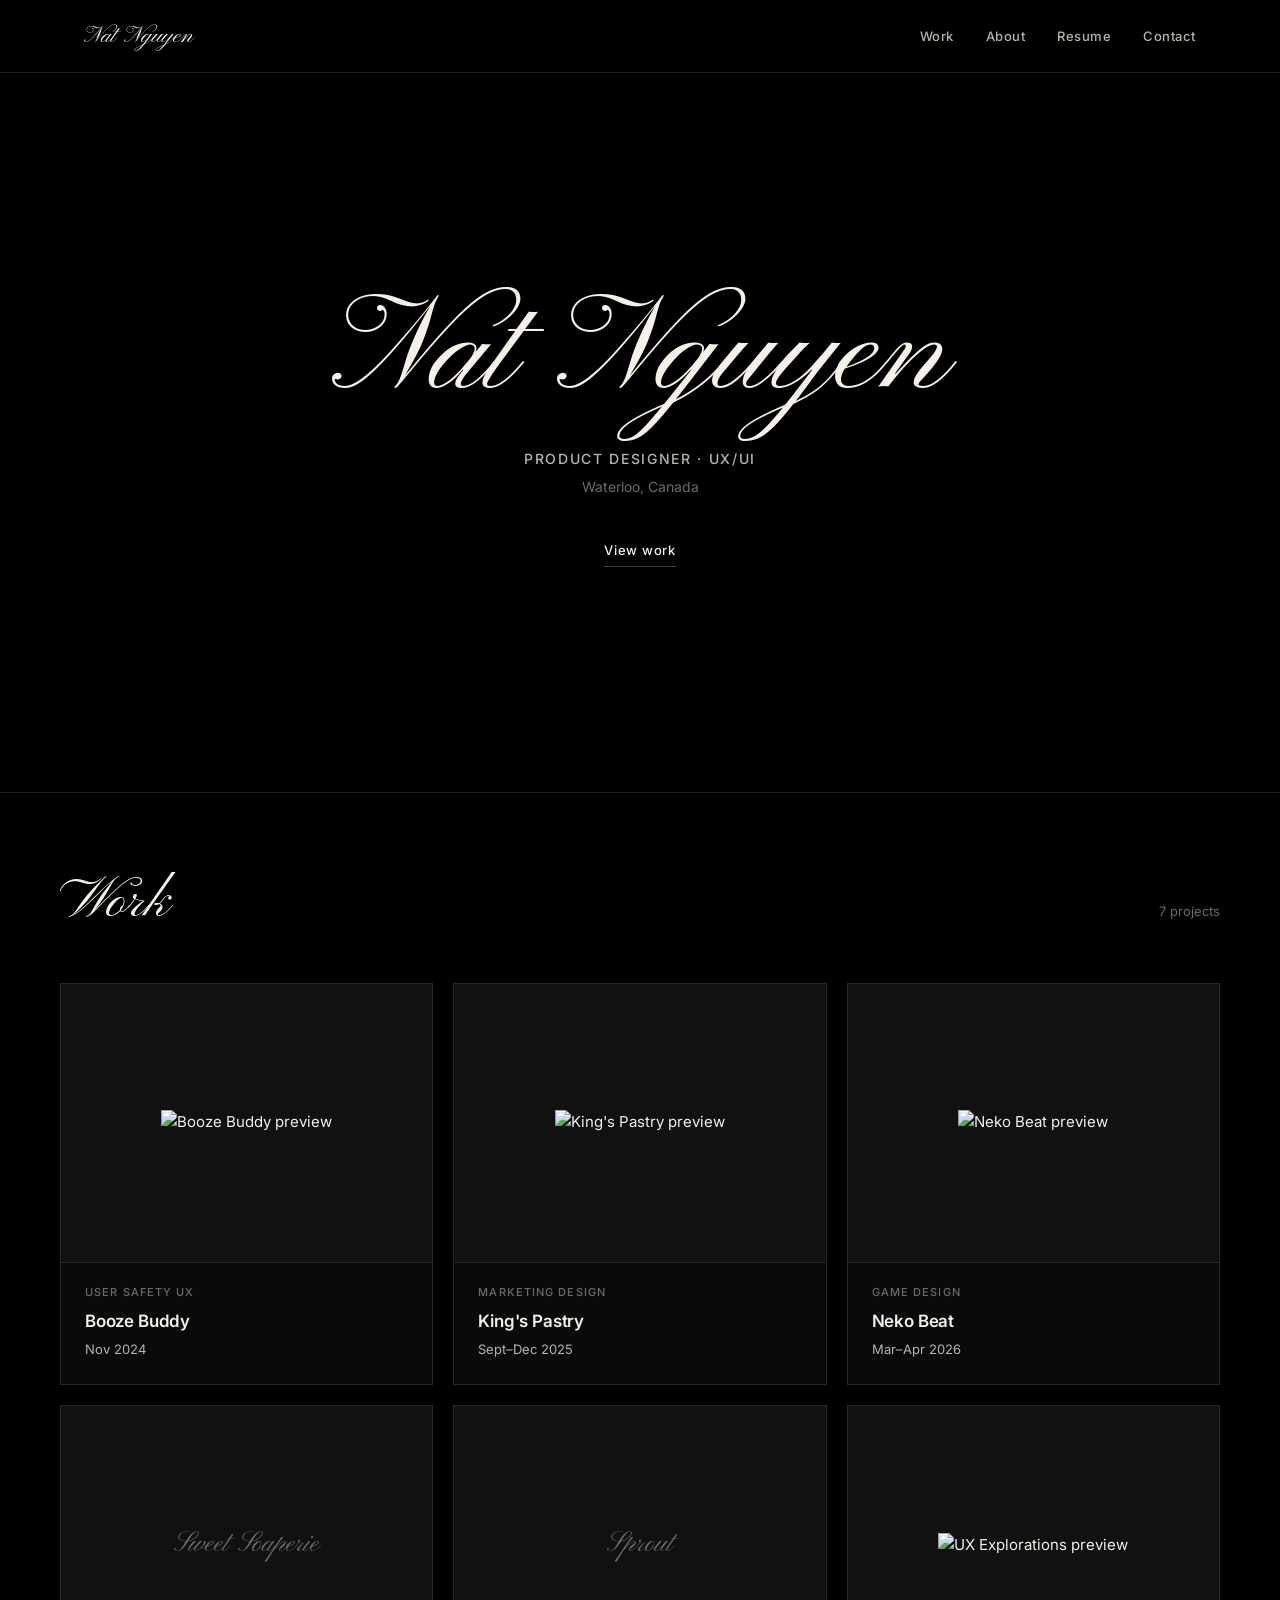
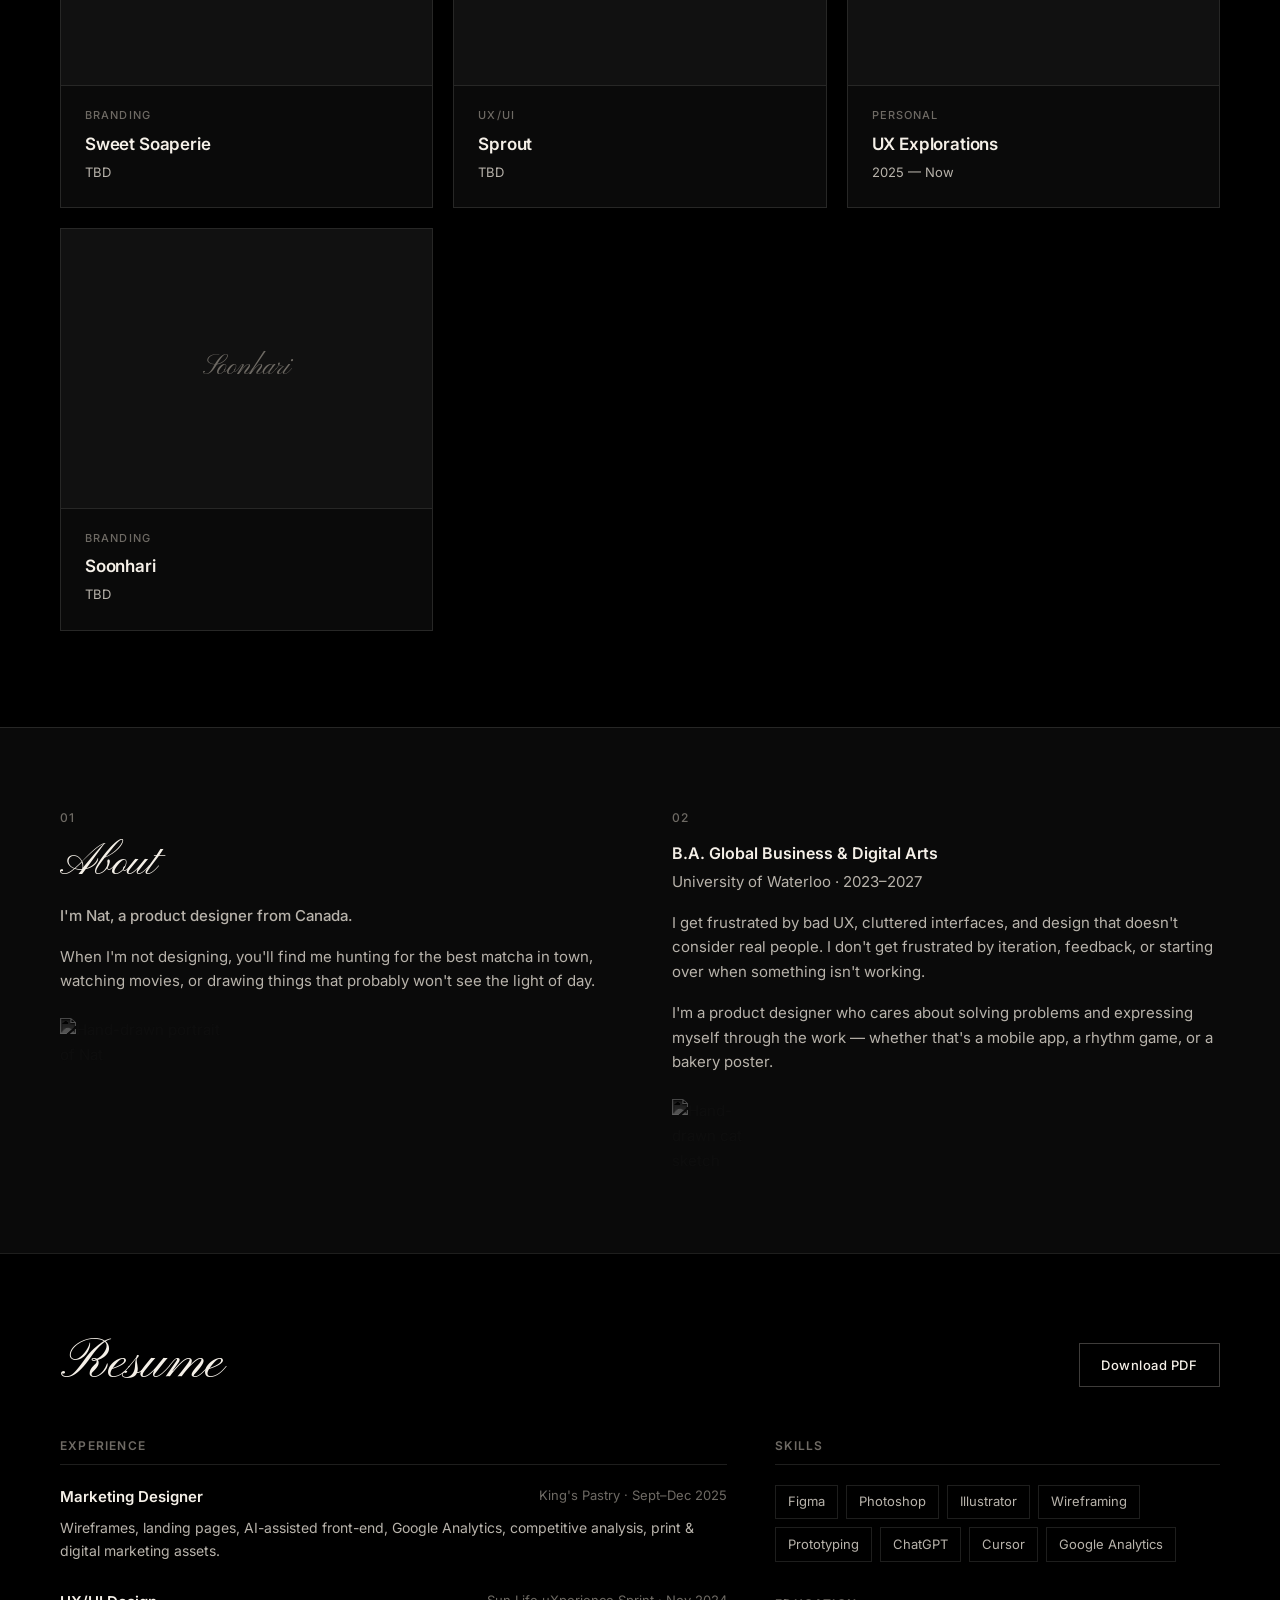
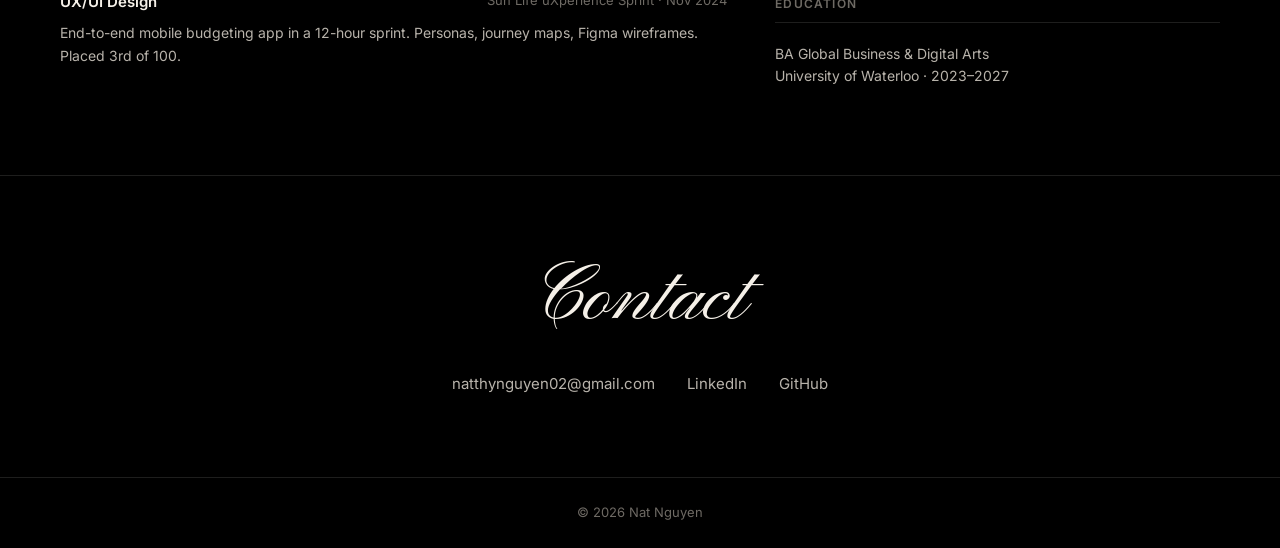
==== index.html @ c09b6122 "Implement initial project structure and setup" ====
<!DOCTYPE html>
<html lang="en">
<head>
  <meta charset="UTF-8">
  <meta name="viewport" content="width=device-width, initial-scale=1.0">
  <meta name="description" content="Nat Nguyen — Product designer and UX/UI designer based in Waterloo, Canada.">
  <title>Nat Nguyen</title>
  <link rel="preconnect" href="https://fonts.googleapis.com">
  <link rel="preconnect" href="https://fonts.gstatic.com" crossorigin>
  <link href="https://fonts.googleapis.com/css2?family=Inter:wght@300;400;500;600&family=Pinyon+Script&display=swap" rel="stylesheet">
  <link rel="stylesheet" href="css/styles.css">
</head>
<body>
  <a href="#main" class="skip-link">Skip to content</a>

  <header class="site-header">
    <nav class="nav" aria-label="Main navigation">
      <a href="index.html" class="nav-logo script">Nat Nguyen</a>
      <button class="nav-toggle" aria-label="Open menu" aria-expanded="false">
        <span></span><span></span>
      </button>
      <ul class="nav-links">
        <li><a href="#work">Work</a></li>
        <li><a href="#about">About</a></li>
        <li><a href="#resume">Resume</a></li>
        <li><a href="#contact">Contact</a></li>
      </ul>
    </nav>
  </header>

  <main id="main">
    <section class="hero">
      <div class="hero-inner">
        <h1 class="hero-name script">Nat Nguyen</h1>
        <p class="hero-role">Product Designer · UX/UI</p>
        <p class="hero-location">Waterloo, Canada</p>
        <a href="#work" class="hero-cta">View work</a>
      </div>
    </section>

    <section class="work" id="work">
      <div class="work-header">
        <h2 class="script">Work</h2>
        <p id="project-count">7 projects</p>
      </div>
      <div class="project-grid" id="project-grid" role="list"></div>
    </section>

    <section class="about" id="about">
      <div class="about-grid">
        <div class="about-block">
          <span class="about-index">01</span>
          <h2 class="script">About</h2>
          <p class="about-lead">I'm Nat, a product designer from Canada.</p>
          <p>When I'm not designing, you'll find me hunting for the best matcha in town, watching movies, or drawing things that probably won't see the light of day.</p>
          <img src="assets/images/about-portrait.png" alt="Hand-drawn portrait of Nat" class="about-sketch" loading="lazy">
        </div>
        <div class="about-block">
          <span class="about-index">02</span>
          <h3>B.A. Global Business &amp; Digital Arts</h3>
          <p class="about-school">University of Waterloo · 2023–2027</p>
          <p>I get frustrated by bad UX, cluttered interfaces, and design that doesn't consider real people. I don't get frustrated by iteration, feedback, or starting over when something isn't working.</p>
          <p>I'm a product designer who cares about solving problems and expressing myself through the work — whether that's a mobile app, a rhythm game, or a bakery poster.</p>
          <img src="assets/images/about-cat.png" alt="Hand-drawn cat sketch" class="about-sketch about-sketch--small" loading="lazy">
        </div>
      </div>
    </section>

    <section class="resume" id="resume">
      <div class="resume-inner">
        <div class="resume-header">
          <h2 class="script">Resume</h2>
          <a href="assets/Nat-Nguyen-Resume-2026.pdf" class="btn" download>Download PDF</a>
        </div>
        <div class="resume-grid">
          <div class="resume-col">
            <h3>Experience</h3>
            <article class="resume-item">
              <div class="resume-item-head">
                <strong>Marketing Designer</strong>
                <span>King's Pastry · Sept–Dec 2025</span>
              </div>
              <p>Wireframes, landing pages, AI-assisted front-end, Google Analytics, competitive analysis, print &amp; digital marketing assets.</p>
            </article>
            <article class="resume-item">
              <div class="resume-item-head">
                <strong>UX/UI Design</strong>
                <span>Sun Life uXperience Sprint · Nov 2024</span>
              </div>
              <p>End-to-end mobile budgeting app in a 12-hour sprint. Personas, journey maps, Figma wireframes. Placed 3rd of 100.</p>
            </article>
          </div>
          <div class="resume-col">
            <h3>Skills</h3>
            <ul class="skill-tags">
              <li>Figma</li>
              <li>Photoshop</li>
              <li>Illustrator</li>
              <li>Wireframing</li>
              <li>Prototyping</li>
              <li>ChatGPT</li>
              <li>Cursor</li>
              <li>Google Analytics</li>
            </ul>
            <h3 class="resume-sub">Education</h3>
            <p class="resume-edu">BA Global Business &amp; Digital Arts<br>University of Waterloo · 2023–2027</p>
          </div>
        </div>
      </div>
    </section>

    <section class="contact" id="contact">
      <h2 class="script">Contact</h2>
      <div class="contact-links">
        <a href="mailto:natthynguyen02@gmail.com">natthynguyen02@gmail.com</a>
        <a href="https://linkedin.com/in/nat-nguyen" target="_blank" rel="noopener noreferrer">LinkedIn</a>
        <a href="https://github.com/natnguyen-bit" target="_blank" rel="noopener noreferrer">GitHub</a>
      </div>
    </section>
  </main>

  <footer class="site-footer">
    <p>&copy; <span id="year"></span> Nat Nguyen</p>
  </footer>

  <script src="js/main.js"></script>
</body>
</html>
---- css/styles.css ----
/* ── Minimal · black · cream ─────────────────────────────────── */
:root {
  --black: #000000;
  --black-soft: #0a0a0a;
  --black-card: #111111;
  --cream: #f5f0e8;
  --cream-muted: #b8b3ab;
  --cream-dim: #6e6a64;
  --border: rgba(245, 240, 232, 0.12);
  --border-strong: rgba(245, 240, 232, 0.25);
  --font-script: "Pinyon Script", cursive;
  --font-sans: "Inter", system-ui, sans-serif;
  --max: 1160px;
  --nav-h: 72px;
  --ease: 0.25s ease;
}

*, *::before, *::after { box-sizing: border-box; margin: 0; padding: 0; }
html { scroll-behavior: smooth; -webkit-font-smoothing: antialiased; }

body {
  font-family: var(--font-sans);
  font-size: 0.9375rem;
  line-height: 1.65;
  color: var(--cream);
  background: var(--black);
}

img { max-width: 100%; height: auto; display: block; }
a { color: inherit; text-decoration: none; }
ul, ol { list-style: none; }

.script {
  font-family: var(--font-script);
  font-weight: 400;
  line-height: 1.1;
}

.skip-link {
  position: absolute; top: -100%; left: 1rem;
  padding: 0.5rem 1rem; background: var(--cream); color: var(--black);
  z-index: 1000;
}
.skip-link:focus { top: 1rem; }

/* Nav */
.site-header {
  position: fixed; top: 0; left: 0; right: 0; z-index: 100;
  background: rgba(0, 0, 0, 0.92);
  border-bottom: 1px solid var(--border);
}

.nav {
  display: flex; align-items: center; justify-content: space-between;
  max-width: var(--max); margin: 0 auto;
  padding: 0 1.5rem; height: var(--nav-h);
}

.nav-logo.script { font-size: 1.5rem; color: var(--cream); }
.nav-links { display: flex; gap: 2rem; }

.nav-links a {
  font-size: 0.8125rem; font-weight: 500;
  letter-spacing: 0.04em; color: var(--cream-muted);
  transition: color var(--ease);
}
.nav-links a:hover { color: var(--cream); }

.nav-toggle {
  display: none; flex-direction: column; gap: 6px;
  background: none; border: none; cursor: pointer; padding: 4px;
}
.nav-toggle span { display: block; width: 22px; height: 1px; background: var(--cream); }

/* Hero */
.hero {
  min-height: 88vh;
  display: flex; align-items: center; justify-content: center;
  text-align: center;
  padding: calc(var(--nav-h) + 3rem) 1.5rem 4rem;
}

.hero-name {
  font-size: clamp(4.5rem, 14vw, 8.5rem);
  color: var(--cream);
  margin-bottom: 1rem;
}

.hero-role {
  font-size: 0.875rem; font-weight: 500;
  letter-spacing: 0.12em; text-transform: uppercase;
  color: var(--cream-muted); margin-bottom: 0.35rem;
}

.hero-location { font-size: 0.875rem; color: var(--cream-dim); margin-bottom: 2.5rem; }

.hero-cta {
  display: inline-block;
  font-size: 0.8125rem; font-weight: 500;
  letter-spacing: 0.06em; color: var(--cream);
  border-bottom: 1px solid var(--border-strong);
  padding-bottom: 0.25rem;
  transition: border-color var(--ease);
}
.hero-cta:hover { border-color: var(--cream); }

/* Work */
.work {
  padding: 5rem 1.5rem 6rem;
  border-top: 1px solid var(--border);
}

.work-header {
  max-width: var(--max); margin: 0 auto 3rem;
  display: flex; justify-content: space-between; align-items: baseline;
}

.work-header h2 { font-size: clamp(2.5rem, 5vw, 3.5rem); color: var(--cream); }
.work-header p { font-size: 0.8125rem; color: var(--cream-dim); }

.project-grid {
  max-width: var(--max); margin: 0 auto;
  display: grid; grid-template-columns: repeat(3, 1fr); gap: 1.25rem;
}

.project-card {
  border: 1px solid var(--border);
  background: var(--black-soft);
  transition: border-color var(--ease);
}
.project-card:hover { border-color: var(--border-strong); }

.project-card-link { display: flex; flex-direction: column; height: 100%; }

.project-card-media {
  aspect-ratio: 4 / 3;
  display: flex; align-items: center; justify-content: center;
  padding: 1.5rem; background: var(--black-card); overflow: hidden;
}

.project-card-img {
  max-width: 100%; max-height: 100%;
  object-fit: contain;
  transition: transform 0.4s ease;
}
.project-card-video {
  width: 100%; height: 100%;
  object-fit: cover;
  display: block;
  transition: transform 0.4s ease;
}
.project-card:hover .project-card-img,
.project-card:hover .project-card-video { transform: scale(1.02); }

.project-card-placeholder {
  font-family: var(--font-script);
  font-size: 1.75rem; color: var(--cream-dim); text-align: center;
}

.project-card-body {
  padding: 1.25rem 1.5rem 1.5rem;
  border-top: 1px solid var(--border);
}

.project-card-tag {
  font-size: 0.6875rem; font-weight: 500;
  letter-spacing: 0.1em; text-transform: uppercase;
  color: var(--cream-dim); margin-bottom: 0.35rem; display: block;
}

.project-card-title {
  font-size: 1.0625rem; font-weight: 600;
  color: var(--cream); letter-spacing: -0.01em;
}

.project-card-date { font-size: 0.8125rem; color: var(--cream-muted); margin-top: 0.25rem; }

/* About */
.about {
  padding: 5rem 1.5rem;
  border-top: 1px solid var(--border);
  background: var(--black-soft);
}

.about-grid {
  max-width: var(--max); margin: 0 auto;
  display: grid; grid-template-columns: 1fr 1fr; gap: 4rem;
}

.about-index {
  font-size: 0.75rem; font-weight: 500;
  letter-spacing: 0.1em; color: var(--cream-dim);
  margin-bottom: 0.75rem; display: block;
}

.about-block h2.script {
  font-size: clamp(2rem, 4vw, 2.75rem);
  margin-bottom: 1rem;
}

.about-lead {
  font-size: 1.0625rem; font-weight: 500;
  color: var(--cream); margin-bottom: 1rem;
}

.about-block h3 { font-size: 1rem; font-weight: 600; margin-bottom: 0.25rem; }
.about-school { font-size: 0.8125rem; color: var(--cream-dim); margin-bottom: 1rem; }
.about-block p { font-size: 0.9375rem; color: var(--cream-muted); margin-bottom: 1rem; }

.about-sketch {
  margin-top: 1.5rem; max-width: 160px;
  opacity: 0.7; filter: invert(1) grayscale(1) brightness(1.05);
}
.about-sketch--small { max-width: 90px; }

/* Resume */
.resume { padding: 5rem 1.5rem; border-top: 1px solid var(--border); }
.resume-inner { max-width: var(--max); margin: 0 auto; }

.resume-header {
  display: flex; justify-content: space-between; align-items: center;
  margin-bottom: 2.5rem; flex-wrap: wrap; gap: 1rem;
}
.resume-header h2.script { font-size: clamp(2.5rem, 5vw, 3.5rem); }

.btn {
  display: inline-flex; align-items: center;
  padding: 0.65rem 1.35rem;
  font-size: 0.8125rem; font-weight: 500;
  letter-spacing: 0.04em;
  border: 1px solid var(--border-strong);
  color: var(--cream);
  transition: background var(--ease), color var(--ease);
}
.btn:hover { background: var(--cream); color: var(--black); }

.resume-grid { display: grid; grid-template-columns: 1.2fr 0.8fr; gap: 3rem; }

.resume-col h3 {
  font-size: 0.75rem; font-weight: 600;
  letter-spacing: 0.1em; text-transform: uppercase;
  color: var(--cream-dim); margin-bottom: 1.25rem;
  padding-bottom: 0.5rem; border-bottom: 1px solid var(--border);
}
.resume-sub { margin-top: 2rem; }
.resume-item { margin-bottom: 1.75rem; }
.resume-item-head {
  display: flex; flex-wrap: wrap; justify-content: space-between;
  gap: 0.25rem; margin-bottom: 0.4rem;
}
.resume-item-head strong { font-size: 0.9375rem; font-weight: 600; color: var(--cream); }
.resume-item-head span { font-size: 0.8125rem; color: var(--cream-dim); }
.resume-item p { font-size: 0.875rem; color: var(--cream-muted); }

.skill-tags { display: flex; flex-wrap: wrap; gap: 0.5rem; }
.skill-tags li {
  font-size: 0.8125rem; padding: 0.35rem 0.75rem;
  border: 1px solid var(--border); color: var(--cream-muted);
}
.resume-edu { font-size: 0.875rem; color: var(--cream-muted); line-height: 1.6; }

/* Contact */
.contact {
  padding: 5rem 1.5rem;
  border-top: 1px solid var(--border);
  text-align: center;
}
.contact h2.script {
  font-size: clamp(3rem, 8vw, 5rem);
  margin-bottom: 1.75rem;
}
.contact-links {
  display: flex; flex-wrap: wrap; justify-content: center; gap: 2rem;
}
.contact-links a {
  font-size: 0.9375rem; color: var(--cream-muted);
  transition: color var(--ease);
}
.contact-links a:hover { color: var(--cream); }

.site-footer {
  padding: 1.5rem; border-top: 1px solid var(--border);
  text-align: center; font-size: 0.8125rem; color: var(--cream-dim);
}

/* Case study */
.case-study-page .case-study { padding-top: var(--nav-h); }

.case-hero {
  padding: 4rem 1.5rem 3rem;
  border-bottom: 1px solid var(--border);
}

.case-hero-inner {
  max-width: var(--max); margin: 0 auto;
  display: grid; grid-template-columns: 1fr 1fr; gap: 3rem; align-items: start;
}

.case-tag {
  font-size: 0.6875rem; font-weight: 500;
  letter-spacing: 0.1em; text-transform: uppercase;
  color: var(--cream-dim); margin-bottom: 0.75rem; display: block;
}

.case-hero h1.script {
  font-size: clamp(3rem, 7vw, 5rem);
  margin-bottom: 0.75rem; color: var(--cream);
}

.case-meta { font-size: 0.8125rem; color: var(--cream-dim); margin-bottom: 1.25rem; }
.case-summary { font-size: 0.9375rem; color: var(--cream-muted); line-height: 1.75; max-width: 440px; }

.case-draft-banner {
  margin-top: 1rem; padding: 0.75rem 1rem;
  border: 1px solid var(--border);
  font-size: 0.8125rem; color: var(--cream-dim);
}

.case-link {
  display: inline-block; margin-top: 1rem;
  font-size: 0.8125rem; font-weight: 500; color: var(--cream);
  border-bottom: 1px solid var(--border-strong); padding-bottom: 0.15rem;
}
.case-link:hover { border-color: var(--cream); }

.case-hero-visual {
  background: var(--black);
  padding: 1.25rem;
  display: flex; align-items: center; justify-content: center;
  min-height: 280px;
}
.case-hero-visual img { max-width: 100%; max-height: 460px; object-fit: contain; }

.case-hero-placeholder {
  font-family: var(--font-script);
  font-size: 2rem; color: var(--cream-dim);
}

.case-section {
  max-width: var(--max); margin: 0 auto;
  padding: 2.75rem 1.5rem; border-bottom: 1px solid var(--border);
}

.case-section h2 {
  font-size: 0.75rem; font-weight: 600;
  letter-spacing: 0.1em; text-transform: uppercase;
  color: var(--cream-dim); margin-bottom: 1rem;
}
.case-section p {
  font-size: 0.9375rem; color: var(--cream-muted);
  line-height: 1.8; max-width: 640px;
}

.case-split {
  max-width: var(--max); margin: 0 auto;
  padding: 2.75rem 1.5rem;
  display: grid; grid-template-columns: 1fr 1fr; gap: 1rem;
  border-bottom: 1px solid var(--border);
}

.case-split-block {
  padding: 1.5rem; border: 1px solid var(--border);
  background: var(--black-soft);
}
.case-split-block h2 {
  font-size: 0.9375rem; font-weight: 600;
  color: var(--cream); margin-bottom: 0.75rem;
}
.case-split-block p { font-size: 0.875rem; color: var(--cream-muted); line-height: 1.7; }

.case-video {
  max-width: var(--max); margin: 0 auto;
  padding: 2.75rem 1.5rem; border-bottom: 1px solid var(--border);
}
.case-video h2 {
  font-size: 0.75rem; font-weight: 600;
  letter-spacing: 0.1em; text-transform: uppercase;
  color: var(--cream-dim); margin-bottom: 0.5rem;
}
.case-video-desc {
  font-size: 0.875rem; color: var(--cream-muted);
  line-height: 1.7; max-width: 540px;
  margin-bottom: 1.75rem;
}
.case-video-wrap {
  border: 1px solid var(--border);
  background: var(--black-card);
  padding: 1rem; max-width: 360px; margin: 0 auto;
}
.case-video-player {
  width: 100%; display: block;
  background: var(--black);
}

.case-video--laptop .case-video-wrap { max-width: none; }
.case-laptop {
  position: relative;
  width: min(100%, 780px);
  margin: 0 auto;
  aspect-ratio: 633 / 350;
}
.case-laptop-screen {
  position: absolute;
  left: 15.8%;
  top: 11.4%;
  width: 64.5%;
  height: 72%;
  overflow: hidden;
  background: #000;
  z-index: 1;
  border-radius: 2px;
}
.case-laptop-screen .case-video-player {
  width: 100%;
  height: 100%;
  object-fit: cover;
  display: block;
}
.case-laptop-frame {
  position: relative;
  width: 100%;
  height: auto;
  display: block;
  pointer-events: none;
  z-index: 2;
}

.case-gallery {
  max-width: var(--max); margin: 0 auto; padding: 2.75rem 1.5rem;
}
.case-gallery h2 {
  font-size: 0.75rem; font-weight: 600;
  letter-spacing: 0.1em; text-transform: uppercase;
  color: var(--cream-dim); margin-bottom: 1.5rem;
}
.case-gallery-grid {
  display: grid;
  grid-template-columns: repeat(auto-fill, minmax(200px, 1fr));
  gap: 1rem;
}
.case-gallery-item { margin: 0; }
.case-gallery-grid img {
  width: 100%; border: 1px solid var(--border);
  background: var(--black-card); padding: 0.75rem; object-fit: contain;
}
.case-gallery-item figcaption {
  font-size: 0.75rem; color: var(--cream-dim);
  margin-top: 0.5rem; text-align: center;
}

.case-challenge {
  max-width: var(--max); margin: 0 auto;
  padding: 2.75rem 1.5rem;
  display: grid; grid-template-columns: minmax(0, 0.9fr) minmax(0, 1.1fr); gap: 2.5rem;
  align-items: start; border-bottom: 1px solid var(--border);
}
.case-challenge--wide {
  grid-template-columns: 1fr;
  gap: 1.5rem;
  direction: ltr;
}
.case-challenge--flip { direction: rtl; }
.case-challenge--flip > * { direction: ltr; }
.case-challenge-text h3 {
  font-size: 0.75rem; font-weight: 600;
  letter-spacing: 0.1em; text-transform: uppercase;
  color: var(--cream-dim); margin-bottom: 0.75rem;
}
.case-challenge-text p {
  font-size: 0.9375rem; color: var(--cream-muted);
  line-height: 1.75; max-width: 520px;
}
.case-challenge-imgs {
  display: flex; flex-direction: column; gap: 1rem;
  min-width: 0;
}
.case-challenge-imgs--stack {
  display: grid;
  grid-template-columns: 1fr 1fr;
  gap: 1rem;
}
.case-challenge-imgs--full {
  width: 100%;
}
.case-challenge-img {
  margin: 0;
  background: transparent;
  padding: 0;
}
.case-challenge-img img { width: 100%; object-fit: contain; display: block; }
.case-challenge-caption {
  font-size: 0.6875rem; color: var(--cream-dim);
  margin-top: 0.6rem; text-align: center; letter-spacing: 0.02em;
}

.case-placeholders {
  max-width: var(--max); margin: 0 auto;
  padding: 3rem 1.5rem; border-bottom: 1px solid var(--border);
}
.case-placeholders h2 {
  font-size: 0.75rem; font-weight: 600;
  letter-spacing: 0.1em; text-transform: uppercase;
  color: var(--cream-dim); margin-bottom: 0.5rem;
}
.case-placeholders-desc {
  font-size: 0.875rem; color: var(--cream-muted);
  margin-bottom: 1.5rem;
}
.case-placeholders-grid {
  display: grid;
  grid-template-columns: repeat(auto-fill, minmax(220px, 1fr));
  gap: 1rem;
}
.case-placeholder-card {
  border: 1px solid var(--border);
  background: var(--black-soft);
  padding: 1rem;
}
.case-placeholder-frame {
  aspect-ratio: 4 / 3;
  border: 1px dashed var(--border-strong);
  background: var(--black-card);
  margin-bottom: 0.75rem;
}
.case-placeholder-label {
  font-size: 0.875rem; font-weight: 600; color: var(--cream);
}
.case-placeholder-note {
  font-size: 0.75rem; color: var(--cream-dim);
  margin-top: 0.25rem;
}

.case-back { max-width: var(--max); margin: 0 auto; padding: 2rem 1.5rem 4rem; }

.case-not-found {
  min-height: 60vh;
  display: flex; flex-direction: column;
  align-items: center; justify-content: center;
  text-align: center; padding: 2rem;
}
.case-not-found h1.script { font-size: 2.5rem; margin-bottom: 1rem; }

@media (max-width: 900px) {
  .project-grid { grid-template-columns: repeat(2, 1fr); }
  .about-grid, .resume-grid, .case-hero-inner, .case-split, .case-challenge {
    grid-template-columns: 1fr;
  }
  .case-challenge--flip { direction: ltr; }
  .case-challenge-imgs--stack { grid-template-columns: 1fr; }
}

@media (max-width: 600px) {
  .project-grid { grid-template-columns: 1fr; }
}

@media (max-width: 768px) {
  .nav-toggle { display: flex; }
  .nav-links {
    position: fixed; top: 0; right: 0;
    width: min(280px, 85vw); height: 100vh;
    flex-direction: column; align-items: flex-start;
    padding: 5rem 2rem 2rem;
    background: var(--black);
    border-left: 1px solid var(--border);
    transform: translateX(100%);
    transition: transform var(--ease);
    gap: 1.25rem;
  }
  .nav-links.open { transform: translateX(0); }
}

@media (prefers-reduced-motion: reduce) {
  html { scroll-behavior: auto; }
  *, *::before, *::after { transition-duration: 0.01ms !important; }
}
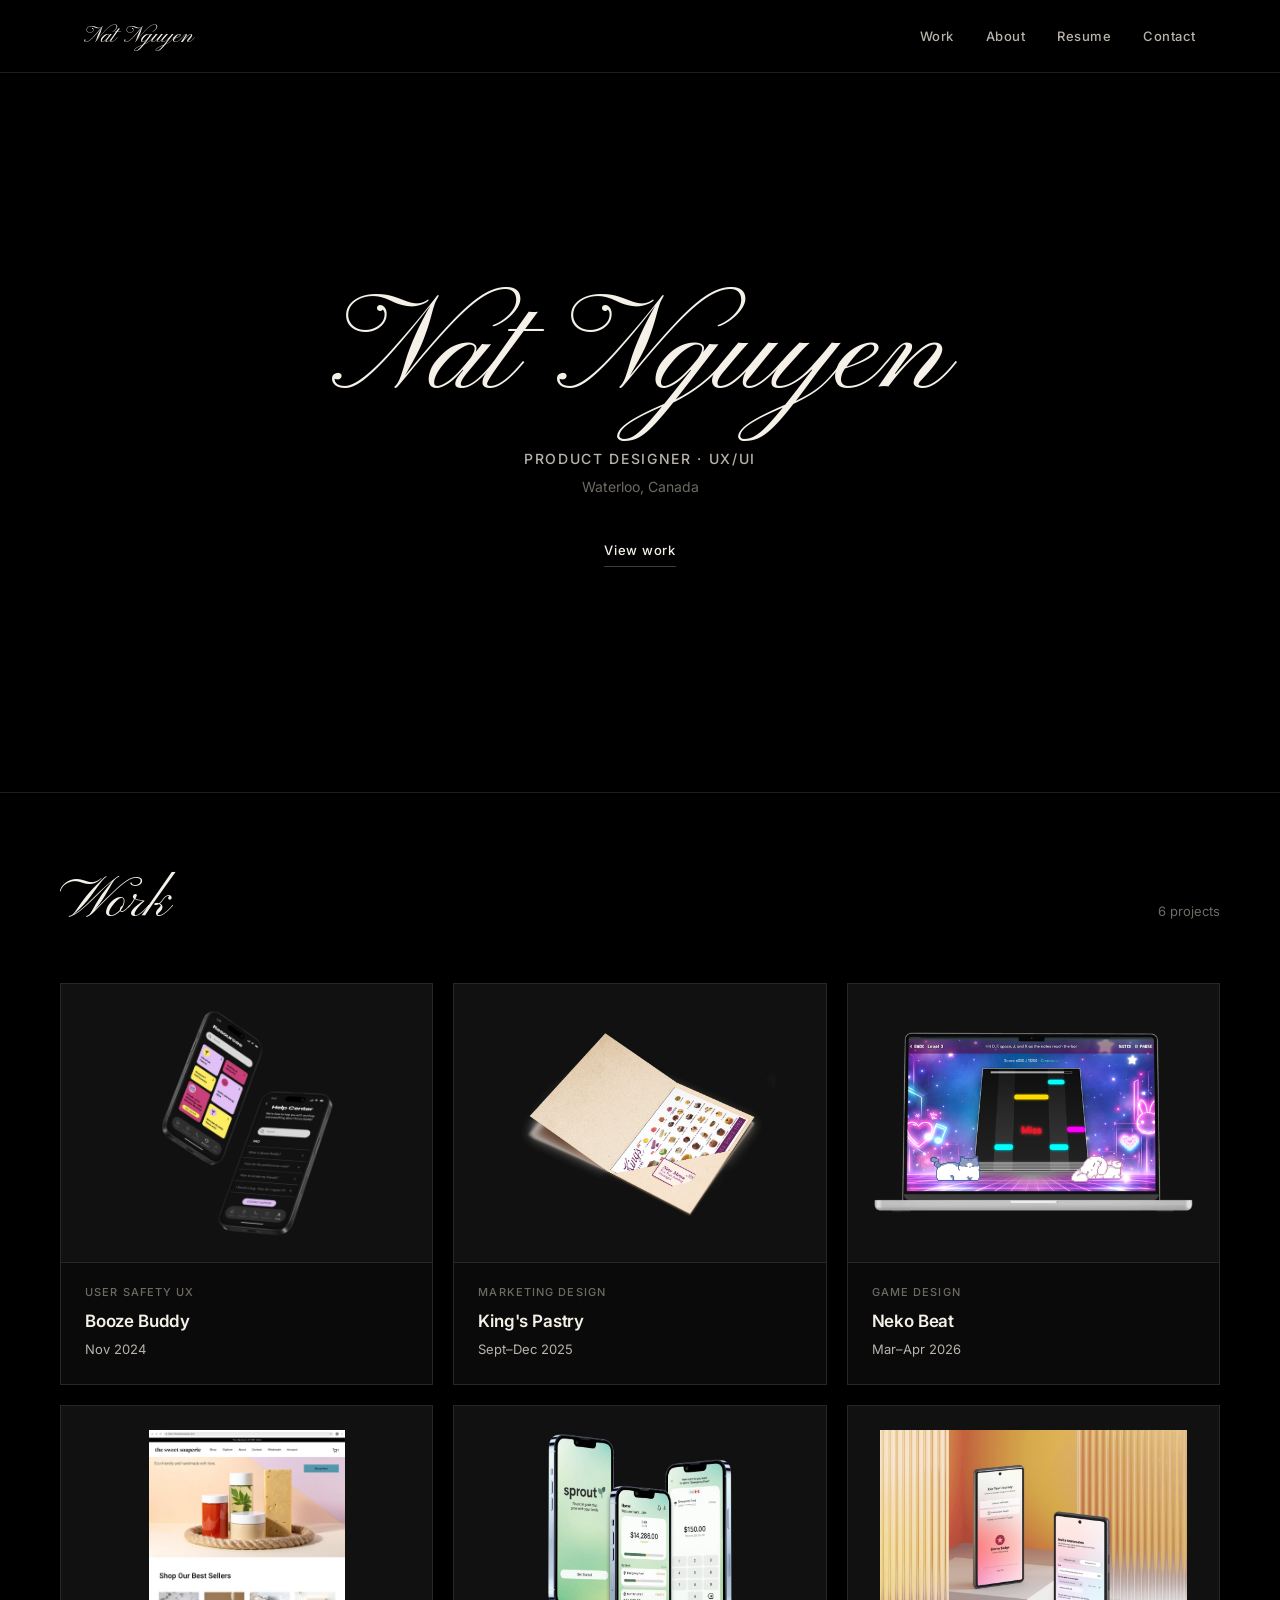
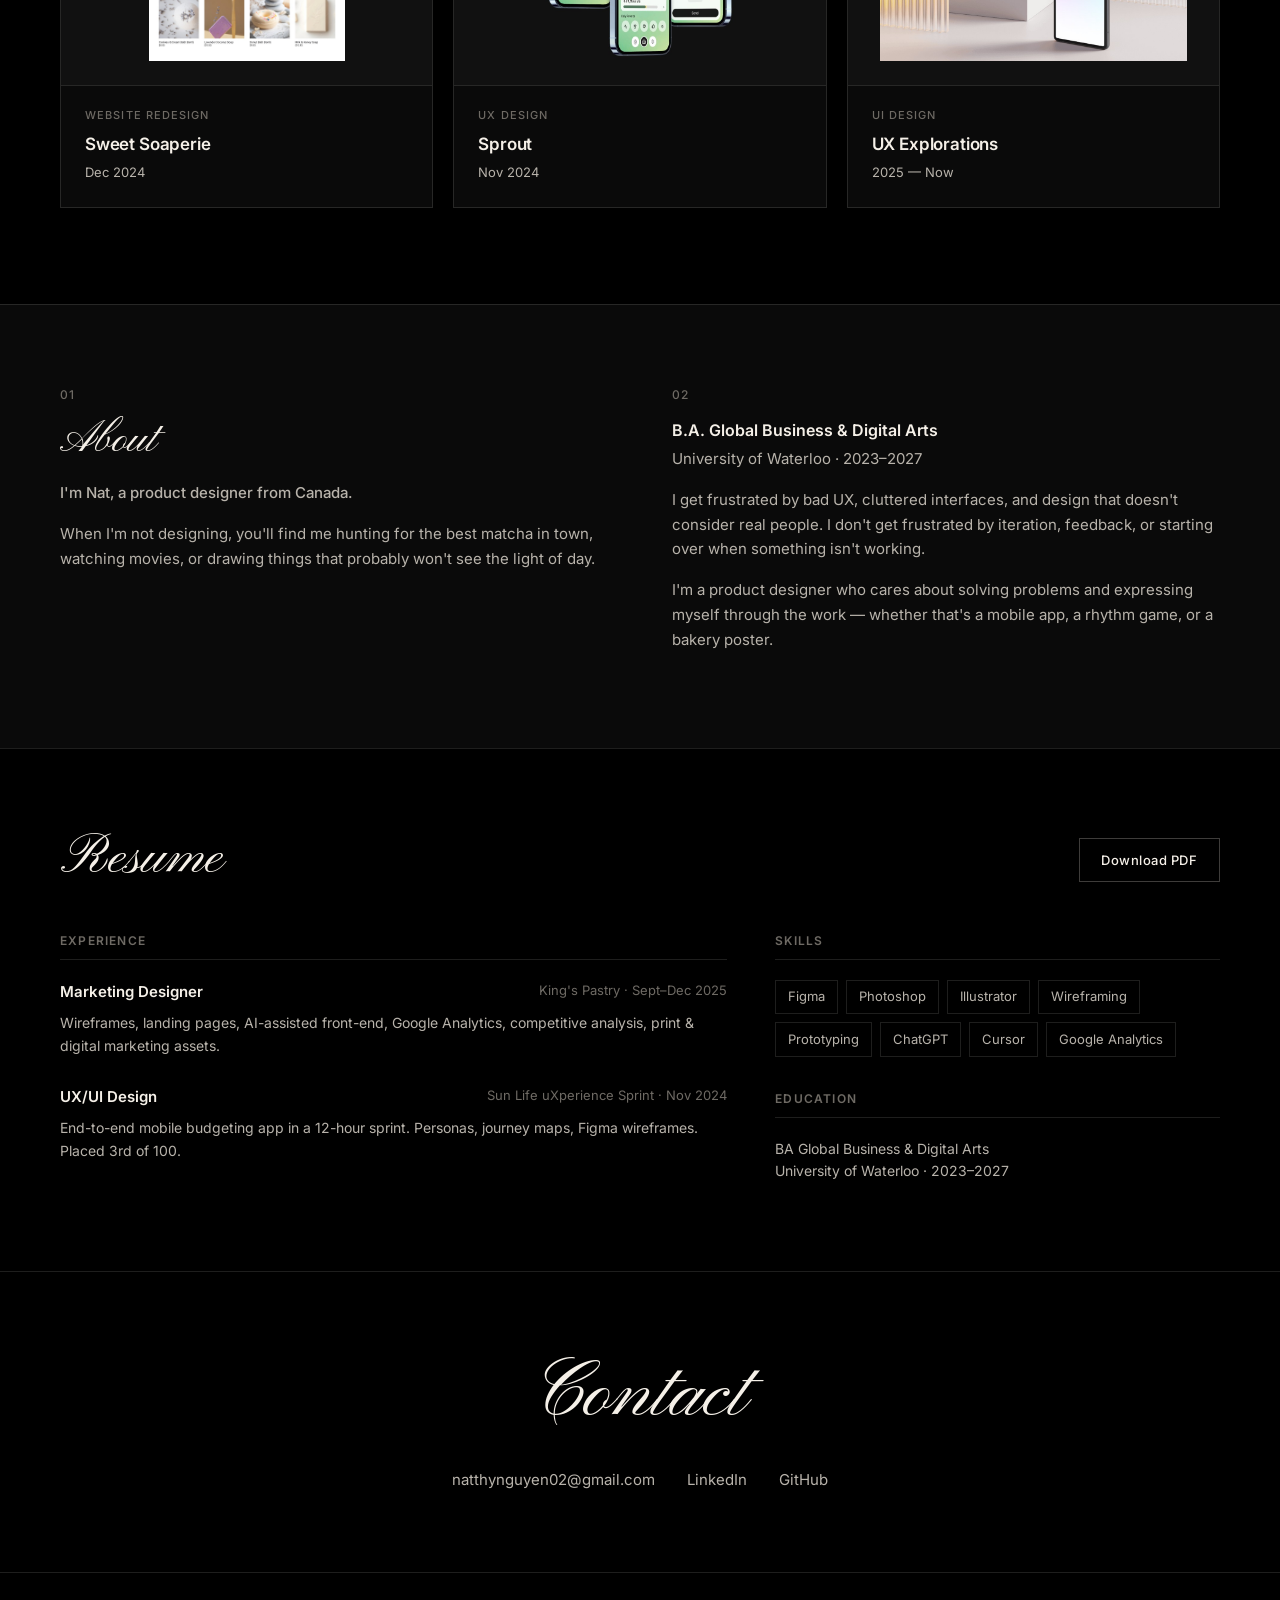
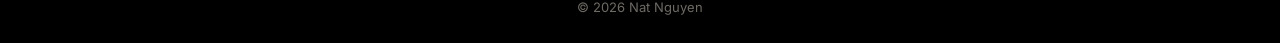
==== commit 5a878a73: "Update index.html" ====
--- a/index.html
+++ b/index.html
@@ -53,7 +53,6 @@
           <h2 class="script">About</h2>
           <p class="about-lead">I'm Nat, a product designer from Canada.</p>
           <p>When I'm not designing, you'll find me hunting for the best matcha in town, watching movies, or drawing things that probably won't see the light of day.</p>
-          <img src="assets/images/about-portrait.png" alt="Hand-drawn portrait of Nat" class="about-sketch" loading="lazy">
         </div>
         <div class="about-block">
           <span class="about-index">02</span>
@@ -61,7 +60,6 @@
           <p class="about-school">University of Waterloo · 2023–2027</p>
           <p>I get frustrated by bad UX, cluttered interfaces, and design that doesn't consider real people. I don't get frustrated by iteration, feedback, or starting over when something isn't working.</p>
           <p>I'm a product designer who cares about solving problems and expressing myself through the work — whether that's a mobile app, a rhythm game, or a bakery poster.</p>
-          <img src="assets/images/about-cat.png" alt="Hand-drawn cat sketch" class="about-sketch about-sketch--small" loading="lazy">
         </div>
       </div>
     </section>
--- a/css/styles.css
+++ b/css/styles.css
@@ -387,6 +387,17 @@
   background: var(--black-card);
   padding: 1rem; max-width: 360px; margin: 0 auto;
 }
+.case-video-wrap--wide {
+  max-width: 900px;
+  padding: 0;
+  border: 1px solid var(--border);
+  background: var(--black);
+  overflow: hidden;
+}
+.case-video-wrap--wide .case-video-player {
+  aspect-ratio: 16 / 9;
+  object-fit: contain;
+}
 .case-video-player {
   width: 100%; display: block;
   background: var(--black);
@@ -487,7 +498,30 @@
   background: transparent;
   padding: 0;
 }
-.case-challenge-img img { width: 100%; object-fit: contain; display: block; }
+.case-challenge-img img {
+  width: 100%;
+  object-fit: contain;
+  display: block;
+}
+.case-challenge-imgs--compact {
+  max-width: 780px;
+  width: 100%;
+  margin-inline: auto;
+}
+.case-challenge-imgs--stack.case-challenge-imgs--compact {
+  max-width: 640px;
+}
+.case-challenge-imgs--compact .case-challenge-img img {
+  max-width: 100%;
+}
+.case-challenge--wide .case-challenge-img img,
+.case-challenge-imgs--full .case-challenge-img img {
+  max-width: 640px;
+  margin-inline: auto;
+}
+.case-challenge--wide .case-challenge-imgs--compact .case-challenge-img img {
+  max-width: 100%;
+}
 .case-challenge-caption {
   font-size: 0.6875rem; color: var(--cream-dim);
   margin-top: 0.6rem; text-align: center; letter-spacing: 0.02em;
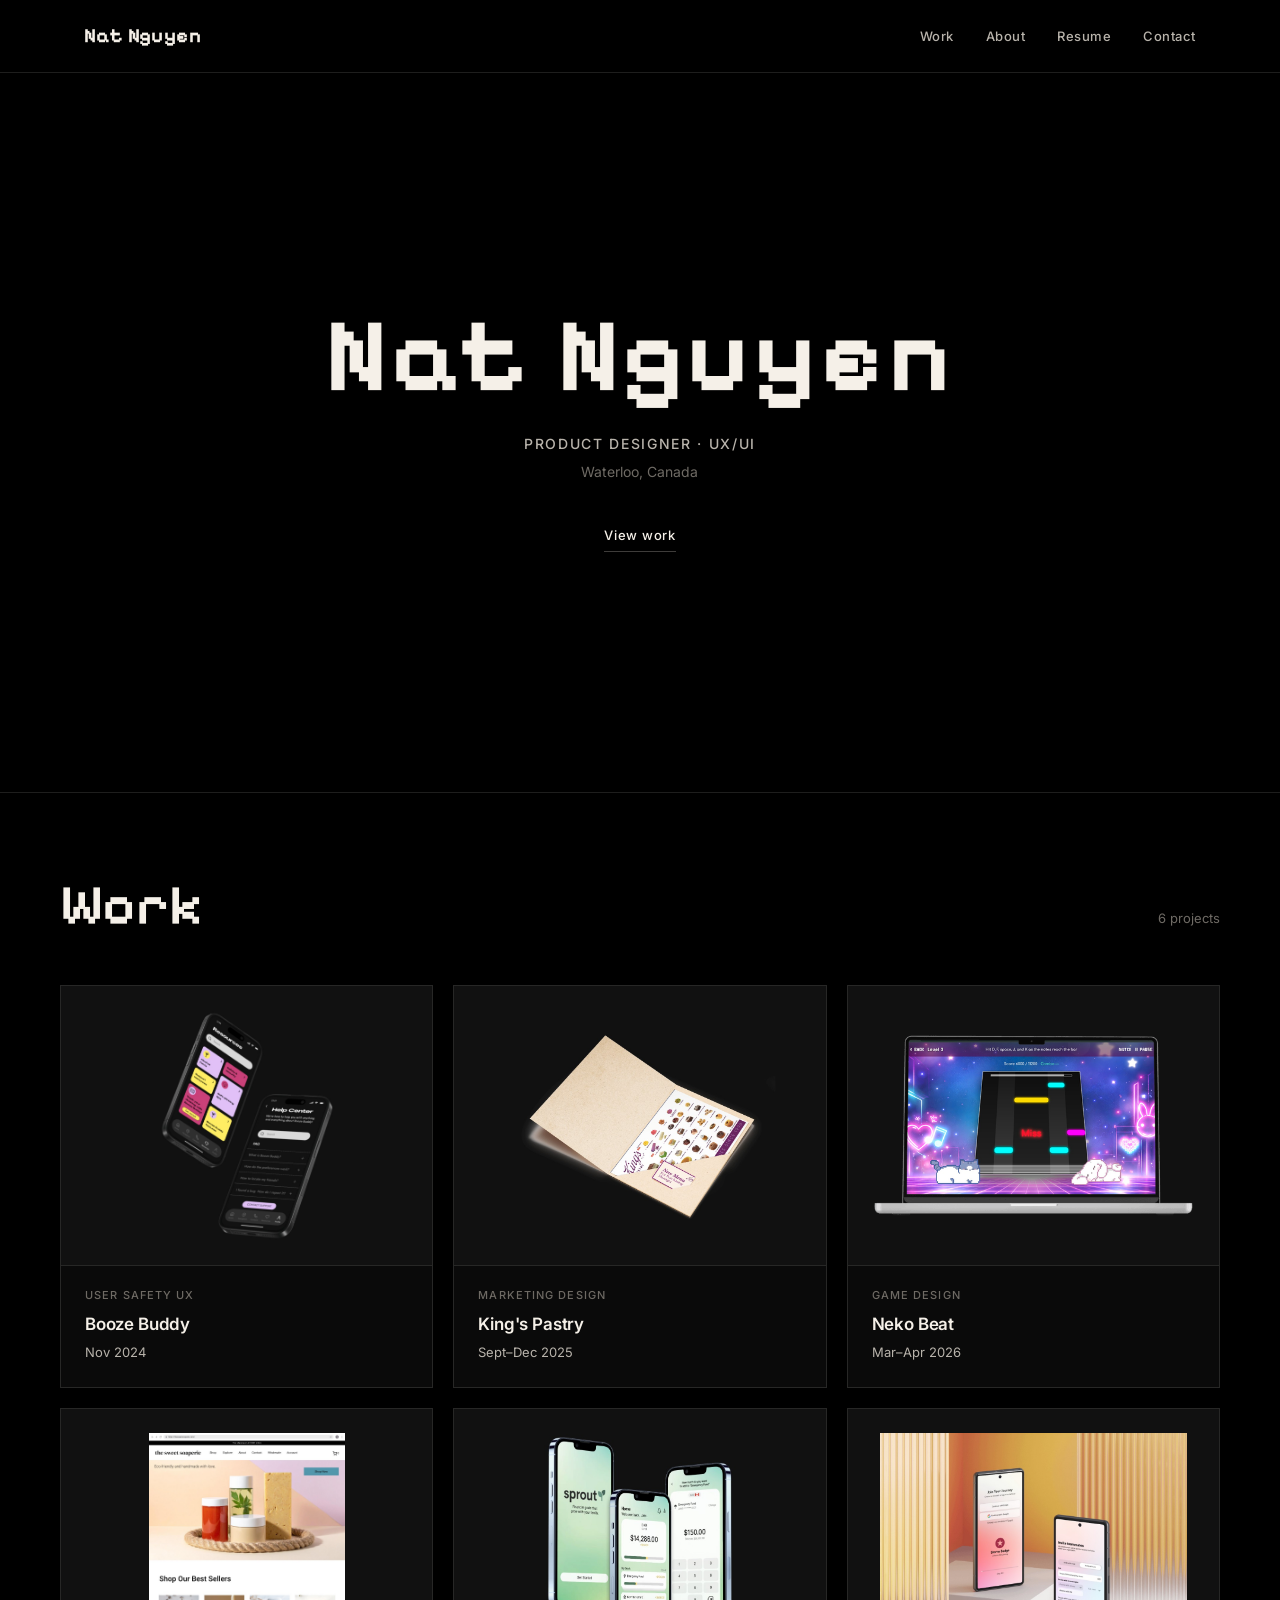
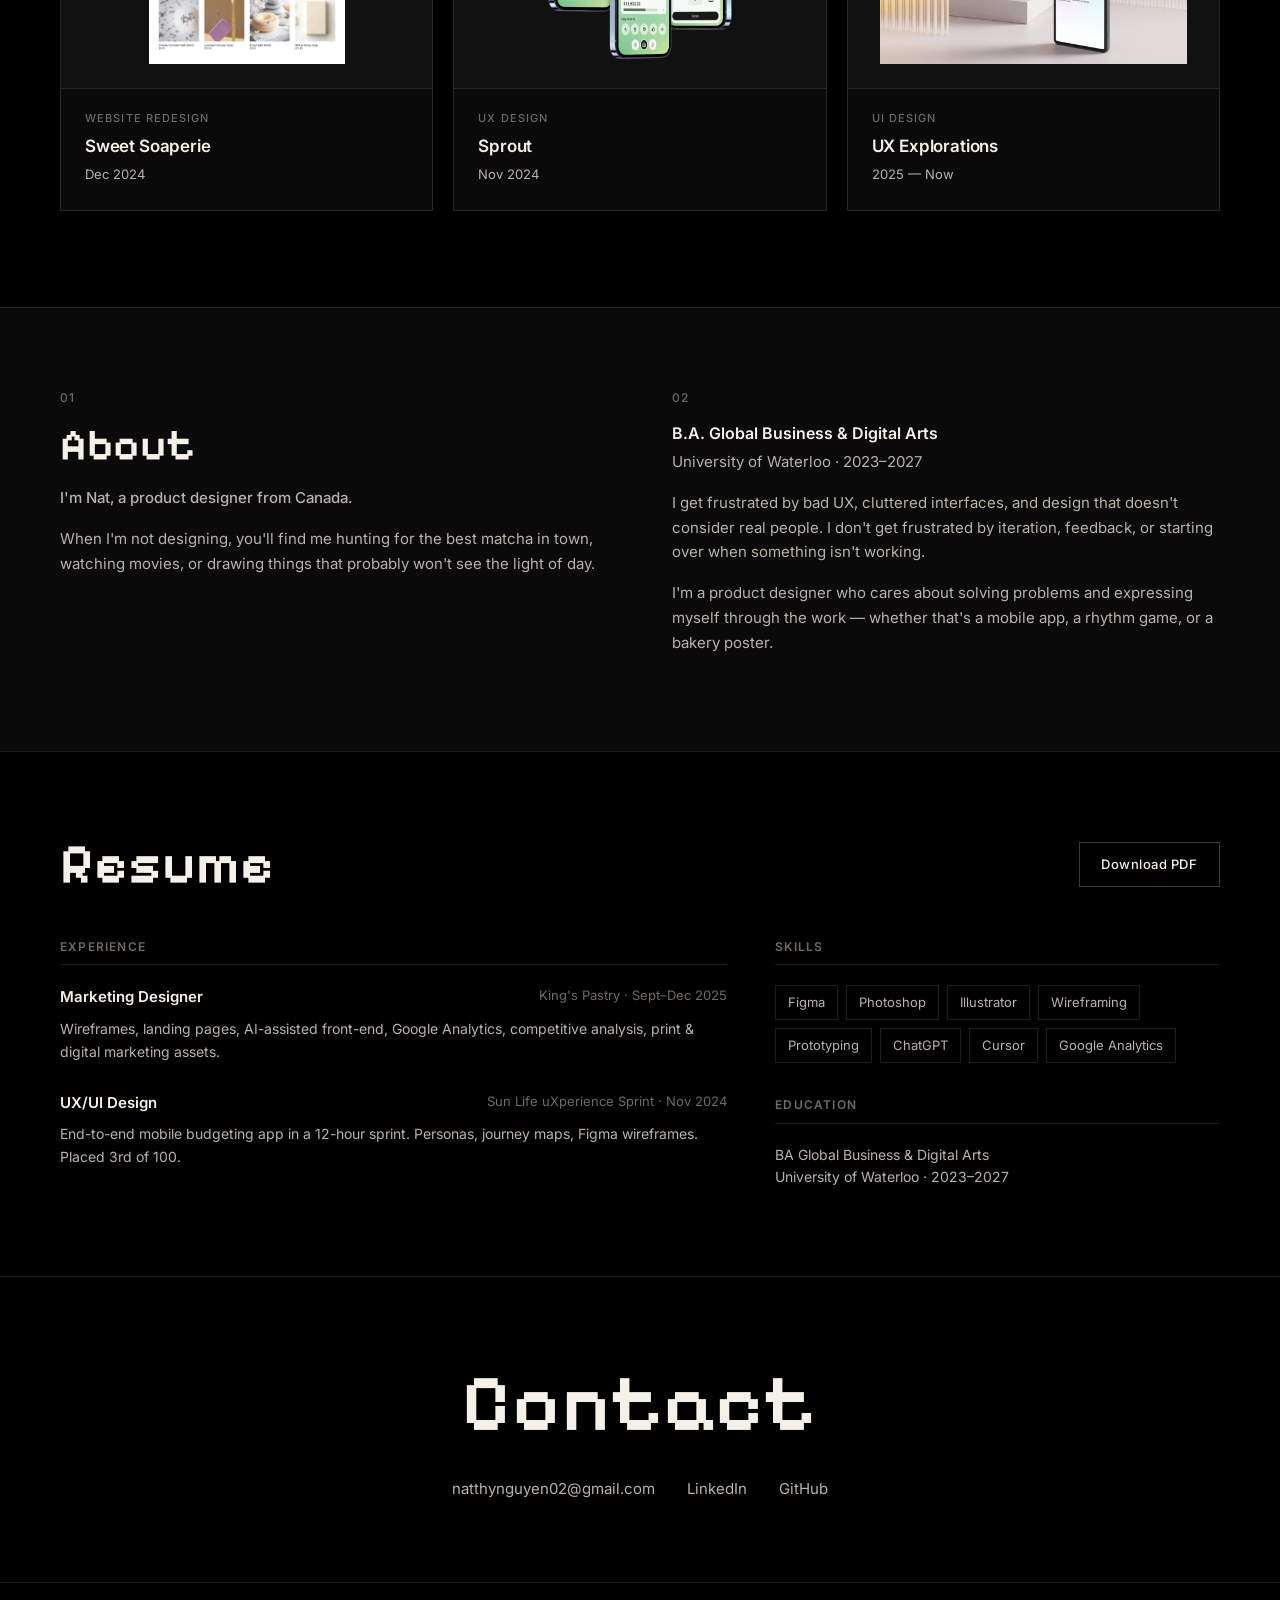
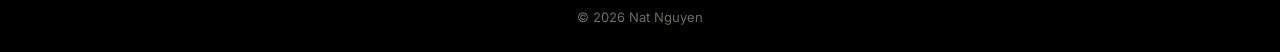
==== commit 0cb9d613: "changed header font" ====
--- a/index.html
+++ b/index.html
@@ -7,7 +7,7 @@
   <title>Nat Nguyen</title>
   <link rel="preconnect" href="https://fonts.googleapis.com">
   <link rel="preconnect" href="https://fonts.gstatic.com" crossorigin>
-  <link href="https://fonts.googleapis.com/css2?family=Inter:wght@300;400;500;600&family=Pinyon+Script&display=swap" rel="stylesheet">
+  <link href="https://fonts.googleapis.com/css2?family=Inter:wght@300;400;500;600&family=Pixelify+Sans:wght@400;500;600;700&display=swap" rel="stylesheet">
   <link rel="stylesheet" href="css/styles.css">
 </head>
 <body>
--- a/css/styles.css
+++ b/css/styles.css
@@ -8,7 +8,7 @@
   --cream-dim: #6e6a64;
   --border: rgba(245, 240, 232, 0.12);
   --border-strong: rgba(245, 240, 232, 0.25);
-  --font-script: "Pinyon Script", cursive;
+  --font-display: "Pixelify Sans", system-ui, sans-serif;
   --font-sans: "Inter", system-ui, sans-serif;
   --max: 1160px;
   --nav-h: 72px;
@@ -31,9 +31,10 @@
 ul, ol { list-style: none; }
 
 .script {
-  font-family: var(--font-script);
-  font-weight: 400;
-  line-height: 1.1;
+  font-family: var(--font-display);
+  font-weight: 600;
+  line-height: 1.15;
+  letter-spacing: 0.02em;
 }
 
 .skip-link {
@@ -56,7 +57,7 @@
   padding: 0 1.5rem; height: var(--nav-h);
 }
 
-.nav-logo.script { font-size: 1.5rem; color: var(--cream); }
+.nav-logo.script { font-size: 1.25rem; font-weight: 700; color: var(--cream); }
 .nav-links { display: flex; gap: 2rem; }
 
 .nav-links a {
@@ -81,9 +82,11 @@
 }
 
 .hero-name {
-  font-size: clamp(4.5rem, 14vw, 8.5rem);
+  font-size: clamp(3rem, 10vw, 6.5rem);
+  font-weight: 700;
   color: var(--cream);
   margin-bottom: 1rem;
+  letter-spacing: 0.04em;
 }
 
 .hero-role {
@@ -153,8 +156,8 @@
 .project-card:hover .project-card-video { transform: scale(1.02); }
 
 .project-card-placeholder {
-  font-family: var(--font-script);
-  font-size: 1.75rem; color: var(--cream-dim); text-align: center;
+  font-family: var(--font-display);
+  font-size: 1.5rem; color: var(--cream-dim); text-align: center;
 }
 
 .project-card-body {
@@ -332,8 +335,8 @@
 .case-hero-visual img { max-width: 100%; max-height: 460px; object-fit: contain; }
 
 .case-hero-placeholder {
-  font-family: var(--font-script);
-  font-size: 2rem; color: var(--cream-dim);
+  font-family: var(--font-display);
+  font-size: 1.75rem; color: var(--cream-dim);
 }
 
 .case-section {
